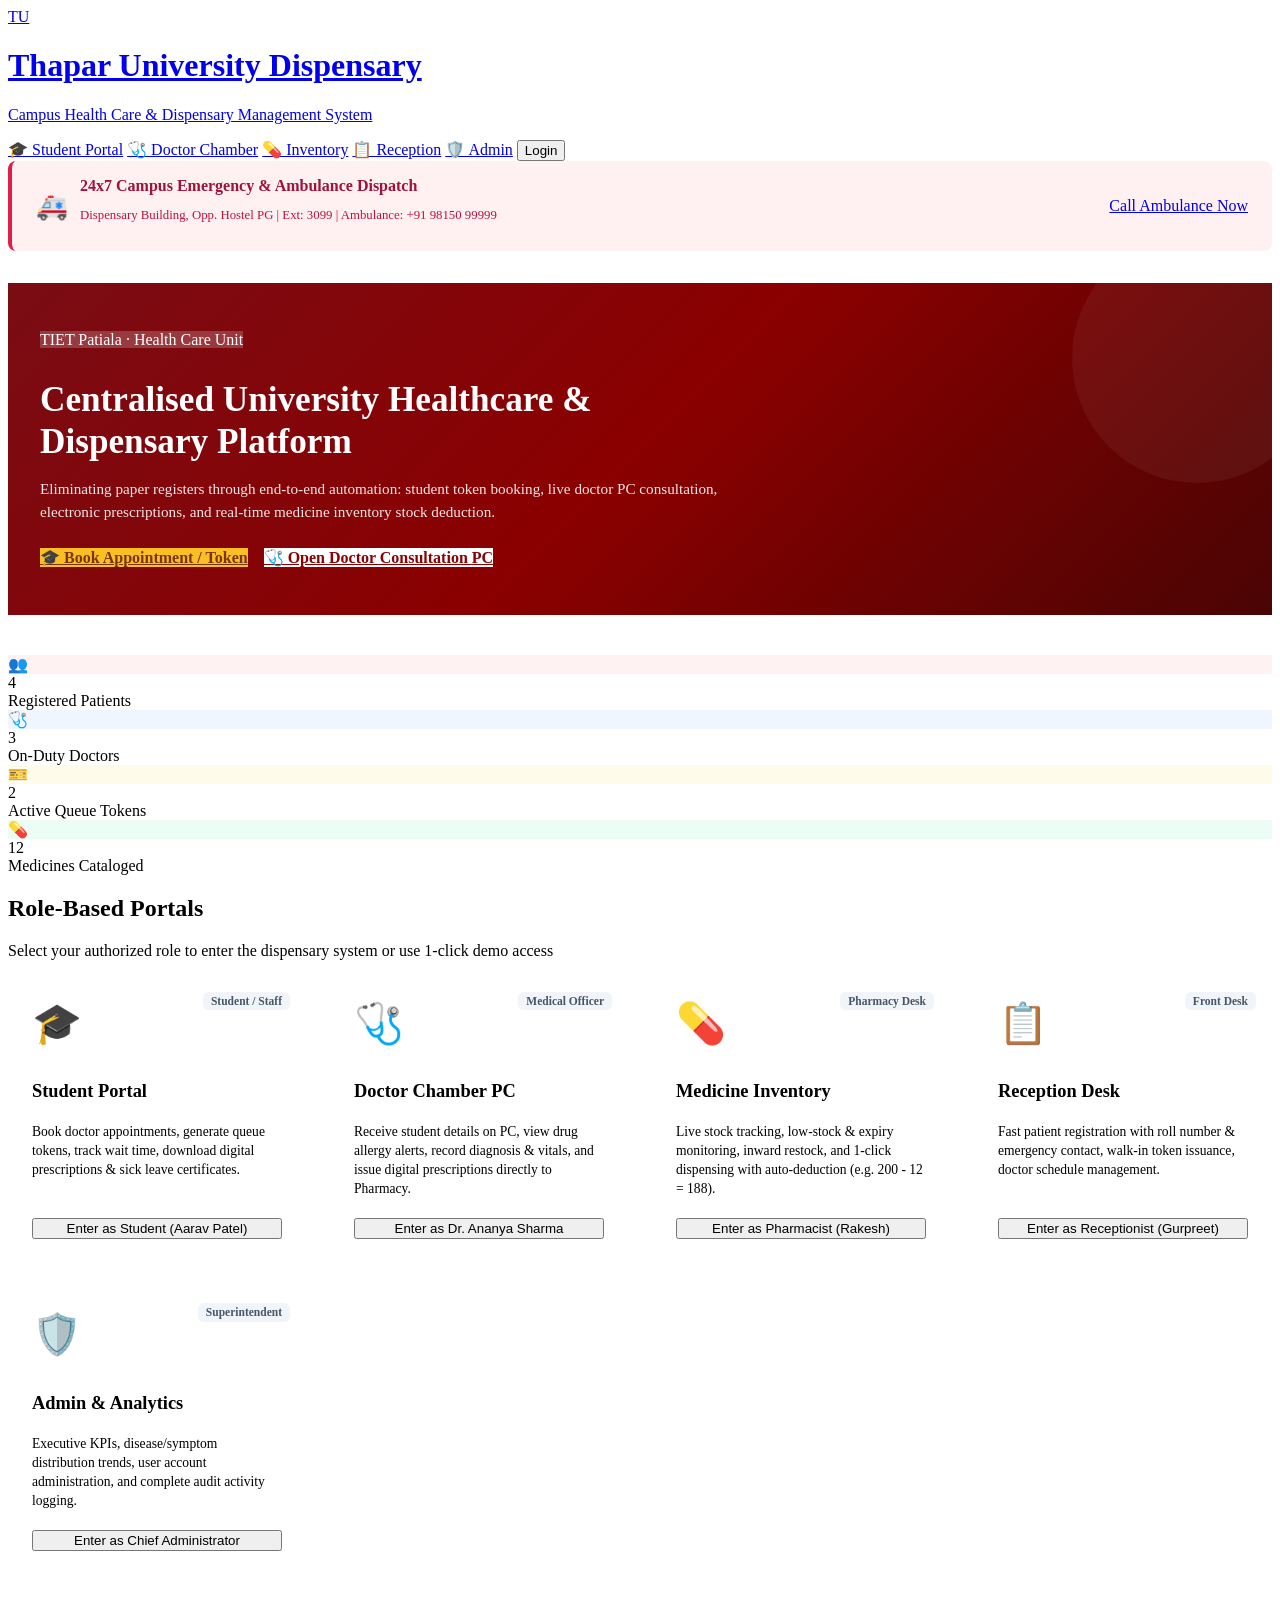
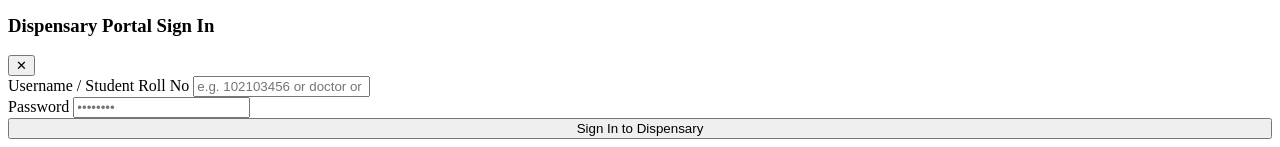
==== src/main/resources/web/index.html @ 5f1da9ec "lab file" ====
<!DOCTYPE html>
<html lang="en">
<head>
  <meta charset="UTF-8">
  <meta name="viewport" content="width=device-width, initial-scale=1.0">
  <title>Thapar University Dispensary Management System</title>
  <link rel="stylesheet" href="/css/style.css">
  <style>
    .hero-banner {
      background: linear-gradient(135deg, #7a0c14 0%, #8b0000 50%, #4a0404 100%);
      color: white;
      padding: 3rem 2rem;
      border-radius: var(--radius);
      margin-bottom: 2.5rem;
      box-shadow: var(--shadow-md);
      position: relative;
      overflow: hidden;
    }
    .hero-banner::after {
      content: "";
      position: absolute;
      top: -50px;
      right: -50px;
      width: 250px;
      height: 250px;
      background: rgba(255, 255, 255, 0.05);
      border-radius: 50%;
    }
    .portal-cards {
      display: grid;
      grid-template-columns: repeat(auto-fit, minmax(250px, 1fr));
      gap: 1.5rem;
      margin-bottom: 2.5rem;
    }
    .portal-card {
      background: white;
      border: 1px solid var(--border);
      border-radius: 12px;
      padding: 1.5rem;
      box-shadow: var(--shadow-sm);
      display: flex;
      flex-direction: column;
      justify-content: space-between;
      transition: all 0.25s ease;
      cursor: pointer;
      position: relative;
    }
    .portal-card:hover {
      transform: translateY(-4px);
      box-shadow: var(--shadow-lg);
      border-color: var(--primary);
    }
    .portal-badge {
      position: absolute;
      top: 1rem;
      right: 1rem;
      font-size: 0.72rem;
      font-weight: 700;
      padding: 0.2rem 0.5rem;
      border-radius: 6px;
      background: #f1f5f9;
      color: #475569;
    }
    .portal-icon {
      font-size: 2.5rem;
      margin-bottom: 1rem;
    }
    .portal-card h3 {
      font-size: 1.15rem;
      color: var(--secondary);
      margin-bottom: 0.4rem;
      font-weight: 700;
    }
    .portal-card p {
      font-size: 0.85rem;
      color: var(--text-muted);
      line-height: 1.4;
      margin-bottom: 1.25rem;
      flex-grow: 1;
    }
    .emergency-strip {
      background: #fff1f2;
      border-left: 4px solid #e11d48;
      padding: 1rem 1.5rem;
      border-radius: 8px;
      display: flex;
      align-items: center;
      justify-content: space-between;
      margin-bottom: 2rem;
      flex-wrap: wrap;
      gap: 1rem;
    }
  </style>
</head>
<body>

  <!-- NAVBAR -->
  <header class="navbar">
    <a href="/index.html" class="brand-container">
      <div class="brand-logo">TU</div>
      <div class="brand-text">
        <h1>Thapar University Dispensary</h1>
        <p>Campus Health Care & Dispensary Management System</p>
      </div>
    </a>
    <div class="nav-links">
      <a href="/student.html" class="nav-link">🎓 Student Portal</a>
      <a href="/doctor.html" class="nav-link">🩺 Doctor Chamber</a>
      <a href="/inventory.html" class="nav-link">💊 Inventory</a>
      <a href="/receptionist.html" class="nav-link">📋 Reception</a>
      <a href="/admin.html" class="nav-link">🛡️ Admin</a>
      <button class="btn btn-sm btn-secondary" onclick="openLoginModal()">Login</button>
    </div>
  </header>

  <!-- MAIN CONTENT -->
  <main class="main-content">

    <!-- EMERGENCY CONTACT STRIP -->
    <div class="emergency-strip">
      <div style="display:flex; align-items:center; gap:0.75rem;">
        <span style="font-size:1.6rem;">🚑</span>
        <div>
          <strong style="color:#9f1239;">24x7 Campus Emergency & Ambulance Dispatch</strong>
          <p style="font-size:0.8rem; color:#be123c;">Dispensary Building, Opp. Hostel PG | Ext: 3099 | Ambulance: +91 98150 99999</p>
        </div>
      </div>
      <div>
        <a href="tel:+919815099999" class="btn btn-sm btn-danger">Call Ambulance Now</a>
      </div>
    </div>

    <!-- HERO SECTION -->
    <div class="hero-banner">
      <div style="max-width: 700px;">
        <span class="badge" style="background:rgba(255,255,255,0.2); color:white; margin-bottom:0.75rem;">TIET Patiala · Health Care Unit</span>
        <h2 style="font-size:2.2rem; font-weight:800; line-height:1.2; margin-bottom:0.75rem;">Centralised University Healthcare & Dispensary Platform</h2>
        <p style="font-size:0.95rem; opacity:0.9; line-height:1.5; margin-bottom:1.5rem;">
          Eliminating paper registers through end-to-end automation: student token booking, live doctor PC consultation, electronic prescriptions, and real-time medicine inventory stock deduction.
        </p>
        <div style="display:flex; gap:1rem; flex-wrap:wrap;">
          <a href="/student.html" class="btn" style="background:#fbbf24; color:#78350f; font-weight:700;">🎓 Book Appointment / Token</a>
          <a href="/doctor.html" class="btn" style="background:white; color:#8b0000; font-weight:700;">🩺 Open Doctor Consultation PC</a>
        </div>
      </div>
    </div>

    <!-- LIVE METRICS BAR -->
    <div class="stats-grid">
      <div class="stat-card">
        <div class="stat-icon" style="background:#fef2f2; color:#8b0000;">👥</div>
        <div class="stat-info">
          <div class="stat-value" id="kpi-patients">4</div>
          <div class="stat-label">Registered Patients</div>
        </div>
      </div>
      <div class="stat-card">
        <div class="stat-icon" style="background:#eff6ff; color:#1d4ed8;">🩺</div>
        <div class="stat-info">
          <div class="stat-value" id="kpi-doctors">3</div>
          <div class="stat-label">On-Duty Doctors</div>
        </div>
      </div>
      <div class="stat-card">
        <div class="stat-icon" style="background:#fffbeb; color:#b45309;">🎫</div>
        <div class="stat-info">
          <div class="stat-value" id="kpi-waiting">2</div>
          <div class="stat-label">Active Queue Tokens</div>
        </div>
      </div>
      <div class="stat-card">
        <div class="stat-icon" style="background:#ecfdf5; color:#047857;">💊</div>
        <div class="stat-info">
          <div class="stat-value" id="kpi-medicines">12</div>
          <div class="stat-label">Medicines Cataloged</div>
        </div>
      </div>
    </div>

    <!-- 5 ROLE PORTALS (ONE-CLICK LAUNCH) -->
    <div class="page-title">
      <h2>Role-Based Portals</h2>
      <p>Select your authorized role to enter the dispensary system or use 1-click demo access</p>
    </div>

    <div class="portal-cards">

      <!-- 1. STUDENT PORTAL -->
      <div class="portal-card" onclick="quickLogin('102103456', 'student123', '/student.html')">
        <span class="portal-badge">Student / Staff</span>
        <div class="portal-icon">🎓</div>
        <h3>Student Portal</h3>
        <p>Book doctor appointments, generate queue tokens, track wait time, download digital prescriptions & sick leave certificates.</p>
        <button class="btn btn-primary btn-sm" style="width:100%;">Enter as Student (Aarav Patel)</button>
      </div>

      <!-- 2. DOCTOR PORTAL -->
      <div class="portal-card" onclick="quickLogin('doctor', 'doctor123', '/doctor.html')">
        <span class="portal-badge">Medical Officer</span>
        <div class="portal-icon">🩺</div>
        <h3>Doctor Chamber PC</h3>
        <p>Receive student details on PC, view drug allergy alerts, record diagnosis & vitals, and issue digital prescriptions directly to Pharmacy.</p>
        <button class="btn btn-primary btn-sm" style="width:100%;">Enter as Dr. Ananya Sharma</button>
      </div>

      <!-- 3. INVENTORY & PHARMACY -->
      <div class="portal-card" onclick="quickLogin('pharma', 'pharma123', '/inventory.html')">
        <span class="portal-badge">Pharmacy Desk</span>
        <div class="portal-icon">💊</div>
        <h3>Medicine Inventory</h3>
        <p>Live stock tracking, low-stock & expiry monitoring, inward restock, and 1-click dispensing with auto-deduction (e.g. 200 - 12 = 188).</p>
        <button class="btn btn-primary btn-sm" style="width:100%;">Enter as Pharmacist (Rakesh)</button>
      </div>

      <!-- 4. RECEPTIONIST -->
      <div class="portal-card" onclick="quickLogin('reception', 'reception123', '/receptionist.html')">
        <span class="portal-badge">Front Desk</span>
        <div class="portal-icon">📋</div>
        <h3>Reception Desk</h3>
        <p>Fast patient registration with roll number & emergency contact, walk-in token issuance, doctor schedule management.</p>
        <button class="btn btn-primary btn-sm" style="width:100%;">Enter as Receptionist (Gurpreet)</button>
      </div>

      <!-- 5. ADMIN -->
      <div class="portal-card" onclick="quickLogin('admin', 'admin123', '/admin.html')">
        <span class="portal-badge">Superintendent</span>
        <div class="portal-icon">🛡️</div>
        <h3>Admin & Analytics</h3>
        <p>Executive KPIs, disease/symptom distribution trends, user account administration, and complete audit activity logging.</p>
        <button class="btn btn-primary btn-sm" style="width:100%;">Enter as Chief Administrator</button>
      </div>

    </div>

  </main>

  <!-- LOGIN MODAL -->
  <div id="login-modal" class="modal-backdrop">
    <div class="modal">
      <div class="modal-header">
        <h3>Dispensary Portal Sign In</h3>
        <button class="btn btn-sm btn-secondary" onclick="closeLoginModal()">✕</button>
      </div>
      <div class="modal-body">
        <form id="custom-login-form" onsubmit="handleFormLogin(event)">
          <div class="form-group">
            <label class="form-label">Username / Student Roll No</label>
            <input type="text" id="login-username" class="form-control" placeholder="e.g. 102103456 or doctor or admin" required>
          </div>
          <div class="form-group">
            <label class="form-label">Password</label>
            <input type="password" id="login-password" class="form-control" placeholder="••••••••" required>
          </div>
          <button type="submit" class="btn btn-primary" style="width:100%;">Sign In to Dispensary</button>
        </form>
      </div>
    </div>
  </div>

  <script src="/js/app.js"></script>
  <script>
    async function loadStats() {
      try {
        const stats = await apiCall('/api/dashboard/statistics');
        document.getElementById('kpi-patients').innerText = stats.totalPatients || 4;
        document.getElementById('kpi-doctors').innerText = stats.totalDoctors || 3;
        document.getElementById('kpi-waiting').innerText = stats.waitingTokens || 2;
        document.getElementById('kpi-medicines').innerText = stats.totalMedicines || 12;
      } catch (e) {
        console.log('Using default mock stats');
      }
    }

    function openLoginModal() {
      document.getElementById('login-modal').classList.add('active');
    }

    function closeLoginModal() {
      document.getElementById('login-modal').classList.remove('active');
    }

    async function handleFormLogin(e) {
      e.preventDefault();
      const u = document.getElementById('login-username').value;
      const p = document.getElementById('login-password').value;
      try {
        const resp = await apiCall('/api/auth/login', 'POST', { username: u, password: p });
        if (resp.success && resp.data) {
          setCurrentUser(resp.data.token, resp.data.user);
          showToast('Login successful!', 'success');
          closeLoginModal();
          const role = resp.data.user.role;
          if (role === 'DOCTOR') window.location.href = '/doctor.html';
          else if (role === 'PHARMACIST') window.location.href = '/inventory.html';
          else if (role === 'RECEPTIONIST') window.location.href = '/receptionist.html';
          else if (role === 'ADMIN') window.location.href = '/admin.html';
          else window.location.href = '/student.html';
        }
      } catch (err) {
        showToast(err.message, 'error');
      }
    }

    loadStats();
  </script>
</body>
</html>
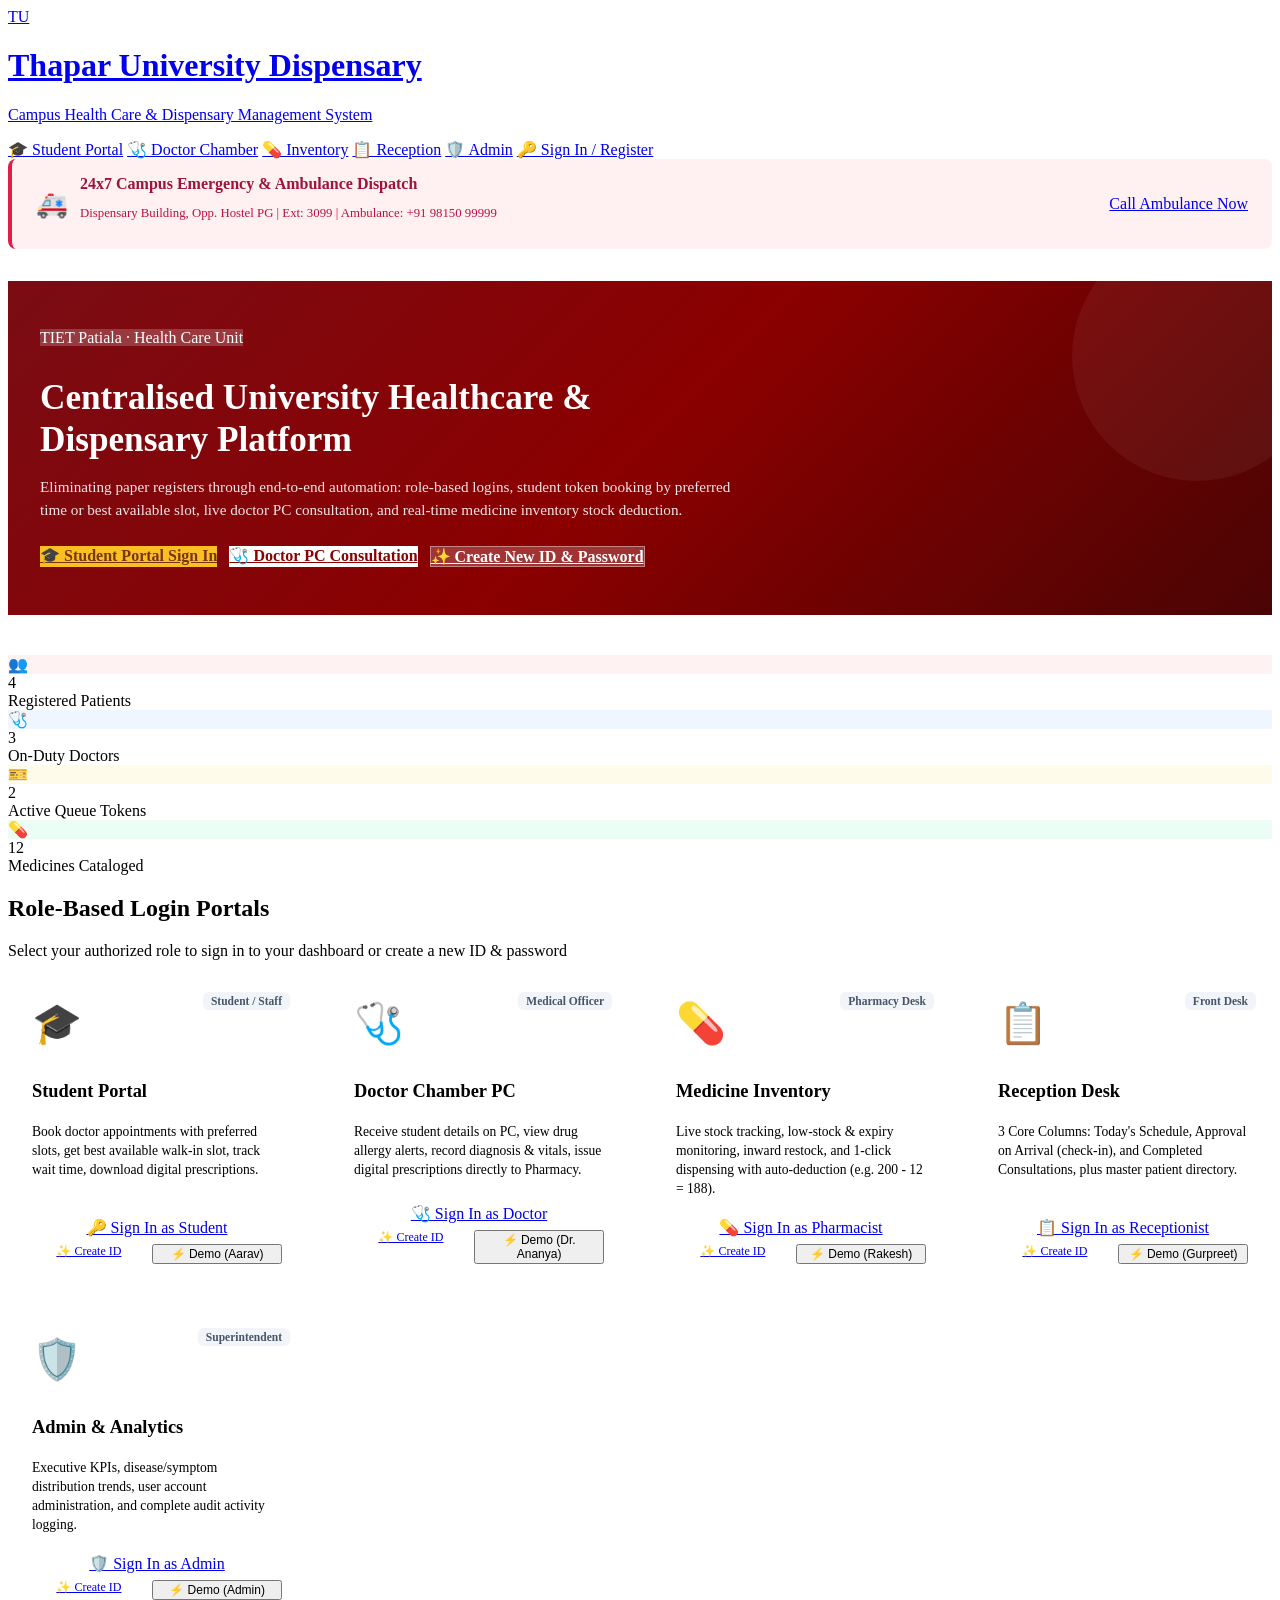
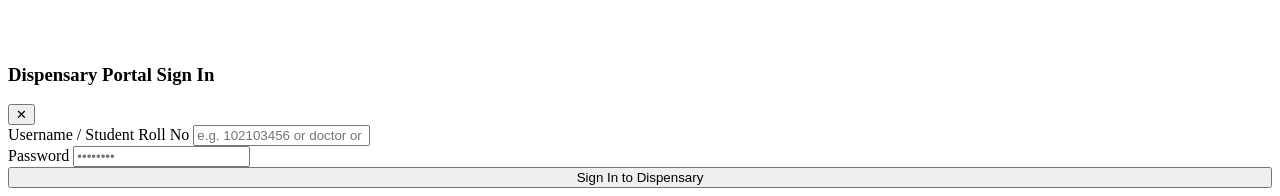
==== commit f42ab983: "changed" ====
--- a/src/main/resources/web/index.html
+++ b/src/main/resources/web/index.html
@@ -104,12 +104,12 @@
       </div>
     </a>
     <div class="nav-links">
-      <a href="/student.html" class="nav-link">🎓 Student Portal</a>
-      <a href="/doctor.html" class="nav-link">🩺 Doctor Chamber</a>
-      <a href="/inventory.html" class="nav-link">💊 Inventory</a>
-      <a href="/receptionist.html" class="nav-link">📋 Reception</a>
-      <a href="/admin.html" class="nav-link">🛡️ Admin</a>
-      <button class="btn btn-sm btn-secondary" onclick="openLoginModal()">Login</button>
+      <a href="/login.html?portal=student" class="nav-link">🎓 Student Portal</a>
+      <a href="/login.html?portal=doctor" class="nav-link">🩺 Doctor Chamber</a>
+      <a href="/login.html?portal=pharmacy" class="nav-link">💊 Inventory</a>
+      <a href="/login.html?portal=receptionist" class="nav-link">📋 Reception</a>
+      <a href="/login.html?portal=admin" class="nav-link">🛡️ Admin</a>
+      <a href="/login.html" class="btn btn-sm btn-primary">🔑 Sign In / Register</a>
     </div>
   </header>
 
@@ -132,15 +132,16 @@
 
     <!-- HERO SECTION -->
     <div class="hero-banner">
-      <div style="max-width: 700px;">
+      <div style="max-width: 720px;">
         <span class="badge" style="background:rgba(255,255,255,0.2); color:white; margin-bottom:0.75rem;">TIET Patiala · Health Care Unit</span>
         <h2 style="font-size:2.2rem; font-weight:800; line-height:1.2; margin-bottom:0.75rem;">Centralised University Healthcare & Dispensary Platform</h2>
         <p style="font-size:0.95rem; opacity:0.9; line-height:1.5; margin-bottom:1.5rem;">
-          Eliminating paper registers through end-to-end automation: student token booking, live doctor PC consultation, electronic prescriptions, and real-time medicine inventory stock deduction.
+          Eliminating paper registers through end-to-end automation: role-based logins, student token booking by preferred time or best available slot, live doctor PC consultation, and real-time medicine inventory stock deduction.
         </p>
-        <div style="display:flex; gap:1rem; flex-wrap:wrap;">
-          <a href="/student.html" class="btn" style="background:#fbbf24; color:#78350f; font-weight:700;">🎓 Book Appointment / Token</a>
-          <a href="/doctor.html" class="btn" style="background:white; color:#8b0000; font-weight:700;">🩺 Open Doctor Consultation PC</a>
+        <div style="display:flex; gap:0.75rem; flex-wrap:wrap;">
+          <a href="/login.html?portal=student" class="btn" style="background:#fbbf24; color:#78350f; font-weight:700;">🎓 Student Portal Sign In</a>
+          <a href="/login.html?portal=doctor" class="btn" style="background:white; color:#8b0000; font-weight:700;">🩺 Doctor PC Consultation</a>
+          <a href="/login.html?mode=register" class="btn" style="background:rgba(255,255,255,0.2); color:white; border:1px solid rgba(255,255,255,0.4); font-weight:700;">✨ Create New ID & Password</a>
         </div>
       </div>
     </div>
@@ -177,57 +178,87 @@
       </div>
     </div>
 
-    <!-- 5 ROLE PORTALS (ONE-CLICK LAUNCH) -->
+    <!-- 5 ROLE PORTALS -->
     <div class="page-title">
-      <h2>Role-Based Portals</h2>
-      <p>Select your authorized role to enter the dispensary system or use 1-click demo access</p>
+      <h2>Role-Based Login Portals</h2>
+      <p>Select your authorized role to sign in to your dashboard or create a new ID & password</p>
     </div>
 
     <div class="portal-cards">
 
       <!-- 1. STUDENT PORTAL -->
-      <div class="portal-card" onclick="quickLogin('102103456', 'student123', '/student.html')">
+      <div class="portal-card">
         <span class="portal-badge">Student / Staff</span>
         <div class="portal-icon">🎓</div>
         <h3>Student Portal</h3>
-        <p>Book doctor appointments, generate queue tokens, track wait time, download digital prescriptions & sick leave certificates.</p>
-        <button class="btn btn-primary btn-sm" style="width:100%;">Enter as Student (Aarav Patel)</button>
+        <p>Book doctor appointments with preferred slots, get best available walk-in slot, track wait time, download digital prescriptions.</p>
+        <div style="display:flex; flex-direction:column; gap:0.4rem; margin-top:auto;">
+          <a href="/login.html?portal=student" class="btn btn-primary btn-sm" style="width:100%; text-align:center;">🔑 Sign In as Student</a>
+          <div style="display:flex; gap:0.4rem;">
+            <a href="/login.html?portal=student&mode=register" class="btn btn-secondary btn-sm" style="flex:1; text-align:center; font-size:0.75rem;">✨ Create ID</a>
+            <button class="btn btn-outline btn-sm" style="flex:1; font-size:0.75rem;" onclick="quickLogin('102103456', 'student123', '/student.html')">⚡ Demo (Aarav)</button>
+          </div>
+        </div>
       </div>
 
       <!-- 2. DOCTOR PORTAL -->
-      <div class="portal-card" onclick="quickLogin('doctor', 'doctor123', '/doctor.html')">
+      <div class="portal-card">
         <span class="portal-badge">Medical Officer</span>
         <div class="portal-icon">🩺</div>
         <h3>Doctor Chamber PC</h3>
-        <p>Receive student details on PC, view drug allergy alerts, record diagnosis & vitals, and issue digital prescriptions directly to Pharmacy.</p>
-        <button class="btn btn-primary btn-sm" style="width:100%;">Enter as Dr. Ananya Sharma</button>
+        <p>Receive student details on PC, view drug allergy alerts, record diagnosis & vitals, issue digital prescriptions directly to Pharmacy.</p>
+        <div style="display:flex; flex-direction:column; gap:0.4rem; margin-top:auto;">
+          <a href="/login.html?portal=doctor" class="btn btn-primary btn-sm" style="width:100%; text-align:center;">🩺 Sign In as Doctor</a>
+          <div style="display:flex; gap:0.4rem;">
+            <a href="/login.html?portal=doctor&mode=register" class="btn btn-secondary btn-sm" style="flex:1; text-align:center; font-size:0.75rem;">✨ Create ID</a>
+            <button class="btn btn-outline btn-sm" style="flex:1; font-size:0.75rem;" onclick="quickLogin('doctor', 'doctor123', '/doctor.html')">⚡ Demo (Dr. Ananya)</button>
+          </div>
+        </div>
       </div>
 
       <!-- 3. INVENTORY & PHARMACY -->
-      <div class="portal-card" onclick="quickLogin('pharma', 'pharma123', '/inventory.html')">
+      <div class="portal-card">
         <span class="portal-badge">Pharmacy Desk</span>
         <div class="portal-icon">💊</div>
         <h3>Medicine Inventory</h3>
         <p>Live stock tracking, low-stock & expiry monitoring, inward restock, and 1-click dispensing with auto-deduction (e.g. 200 - 12 = 188).</p>
-        <button class="btn btn-primary btn-sm" style="width:100%;">Enter as Pharmacist (Rakesh)</button>
+        <div style="display:flex; flex-direction:column; gap:0.4rem; margin-top:auto;">
+          <a href="/login.html?portal=pharmacy" class="btn btn-primary btn-sm" style="width:100%; text-align:center;">💊 Sign In as Pharmacist</a>
+          <div style="display:flex; gap:0.4rem;">
+            <a href="/login.html?portal=pharmacy&mode=register" class="btn btn-secondary btn-sm" style="flex:1; text-align:center; font-size:0.75rem;">✨ Create ID</a>
+            <button class="btn btn-outline btn-sm" style="flex:1; font-size:0.75rem;" onclick="quickLogin('pharma', 'pharma123', '/inventory.html')">⚡ Demo (Rakesh)</button>
+          </div>
+        </div>
       </div>
 
       <!-- 4. RECEPTIONIST -->
-      <div class="portal-card" onclick="quickLogin('reception', 'reception123', '/receptionist.html')">
+      <div class="portal-card">
         <span class="portal-badge">Front Desk</span>
         <div class="portal-icon">📋</div>
         <h3>Reception Desk</h3>
-        <p>Fast patient registration with roll number & emergency contact, walk-in token issuance, doctor schedule management.</p>
-        <button class="btn btn-primary btn-sm" style="width:100%;">Enter as Receptionist (Gurpreet)</button>
+        <p>3 Core Columns: Today's Schedule, Approval on Arrival (check-in), and Completed Consultations, plus master patient directory.</p>
+        <div style="display:flex; flex-direction:column; gap:0.4rem; margin-top:auto;">
+          <a href="/login.html?portal=receptionist" class="btn btn-primary btn-sm" style="width:100%; text-align:center;">📋 Sign In as Receptionist</a>
+          <div style="display:flex; gap:0.4rem;">
+            <a href="/login.html?portal=receptionist&mode=register" class="btn btn-secondary btn-sm" style="flex:1; text-align:center; font-size:0.75rem;">✨ Create ID</a>
+            <button class="btn btn-outline btn-sm" style="flex:1; font-size:0.75rem;" onclick="quickLogin('reception', 'reception123', '/receptionist.html')">⚡ Demo (Gurpreet)</button>
+          </div>
+        </div>
       </div>
 
       <!-- 5. ADMIN -->
-      <div class="portal-card" onclick="quickLogin('admin', 'admin123', '/admin.html')">
+      <div class="portal-card">
         <span class="portal-badge">Superintendent</span>
         <div class="portal-icon">🛡️</div>
         <h3>Admin & Analytics</h3>
         <p>Executive KPIs, disease/symptom distribution trends, user account administration, and complete audit activity logging.</p>
-        <button class="btn btn-primary btn-sm" style="width:100%;">Enter as Chief Administrator</button>
+        <div style="display:flex; flex-direction:column; gap:0.4rem; margin-top:auto;">
+          <a href="/login.html?portal=admin" class="btn btn-primary btn-sm" style="width:100%; text-align:center;">🛡️ Sign In as Admin</a>
+          <div style="display:flex; gap:0.4rem;">
+            <a href="/login.html?portal=admin&mode=register" class="btn btn-secondary btn-sm" style="flex:1; text-align:center; font-size:0.75rem;">✨ Create ID</a>
+            <button class="btn btn-outline btn-sm" style="flex:1; font-size:0.75rem;" onclick="quickLogin('admin', 'admin123', '/admin.html')">⚡ Demo (Admin)</button>
+          </div>
+        </div>
       </div>
 
     </div>
